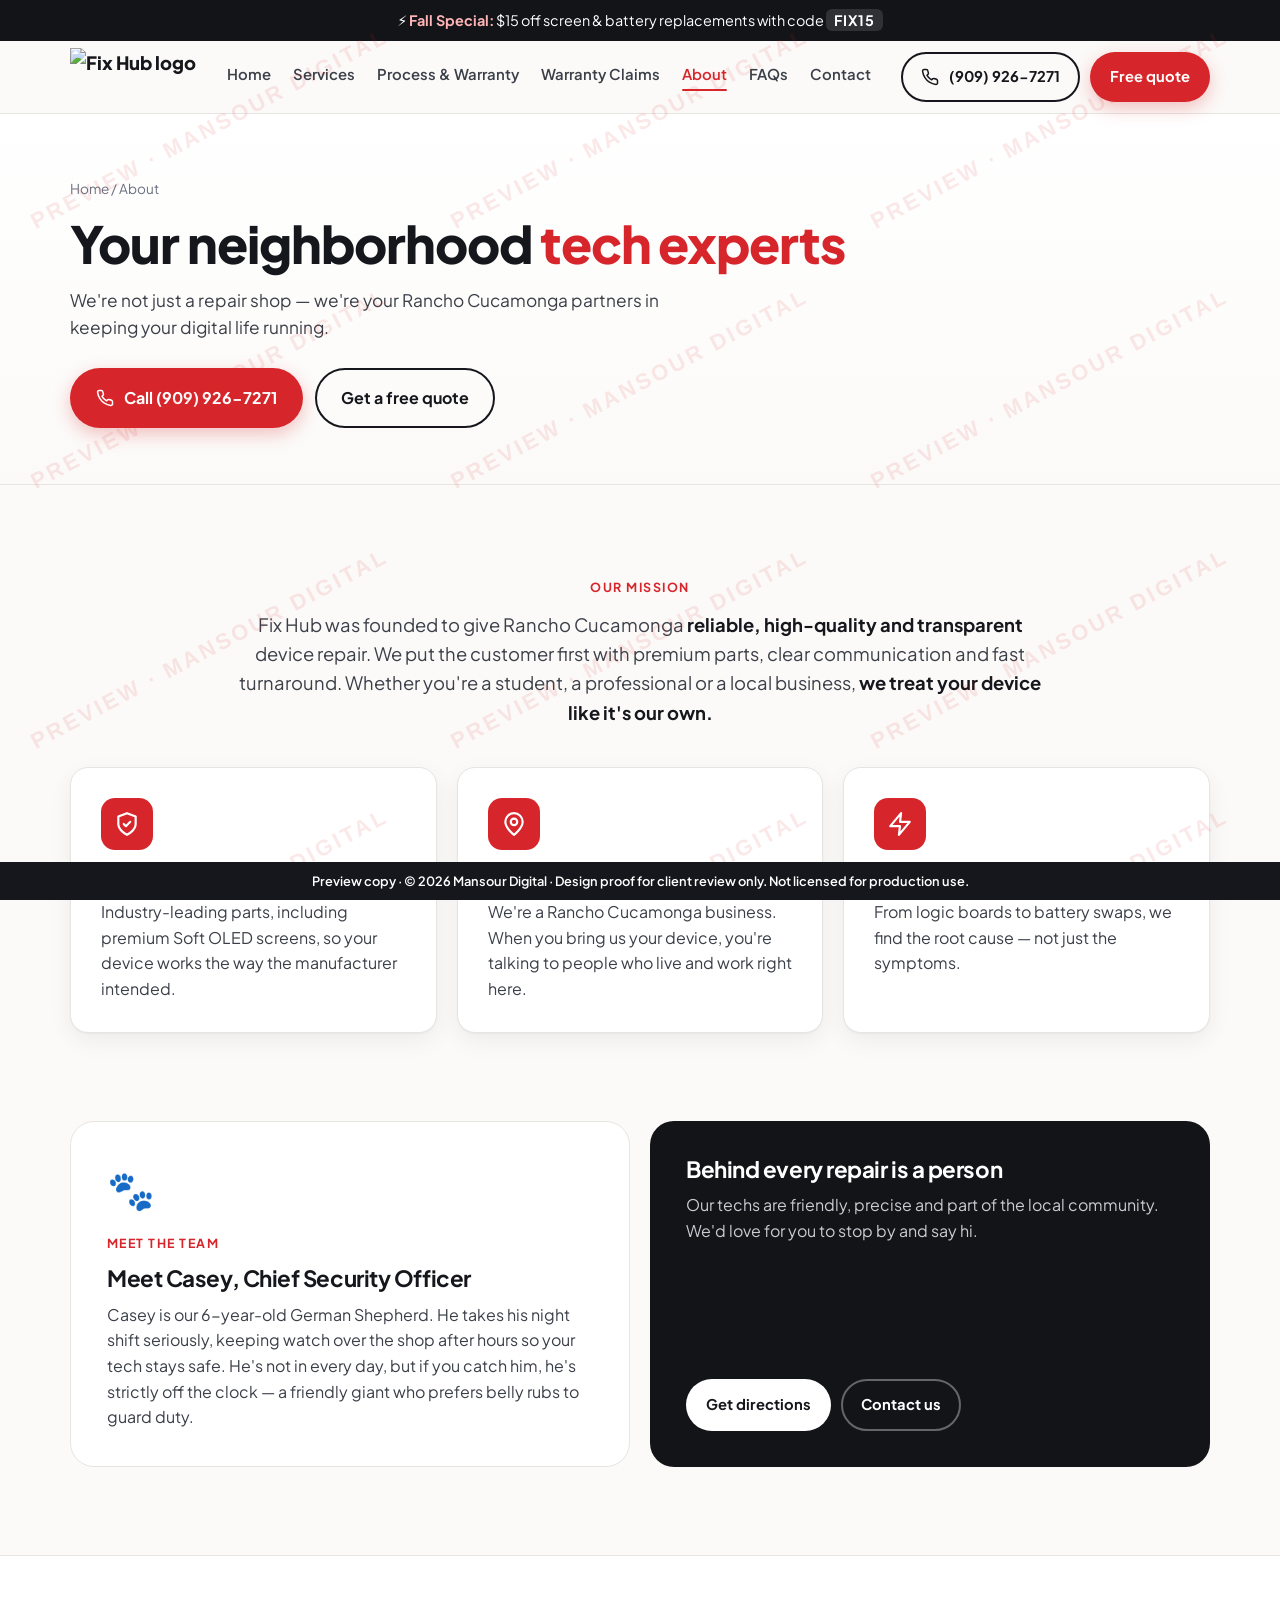
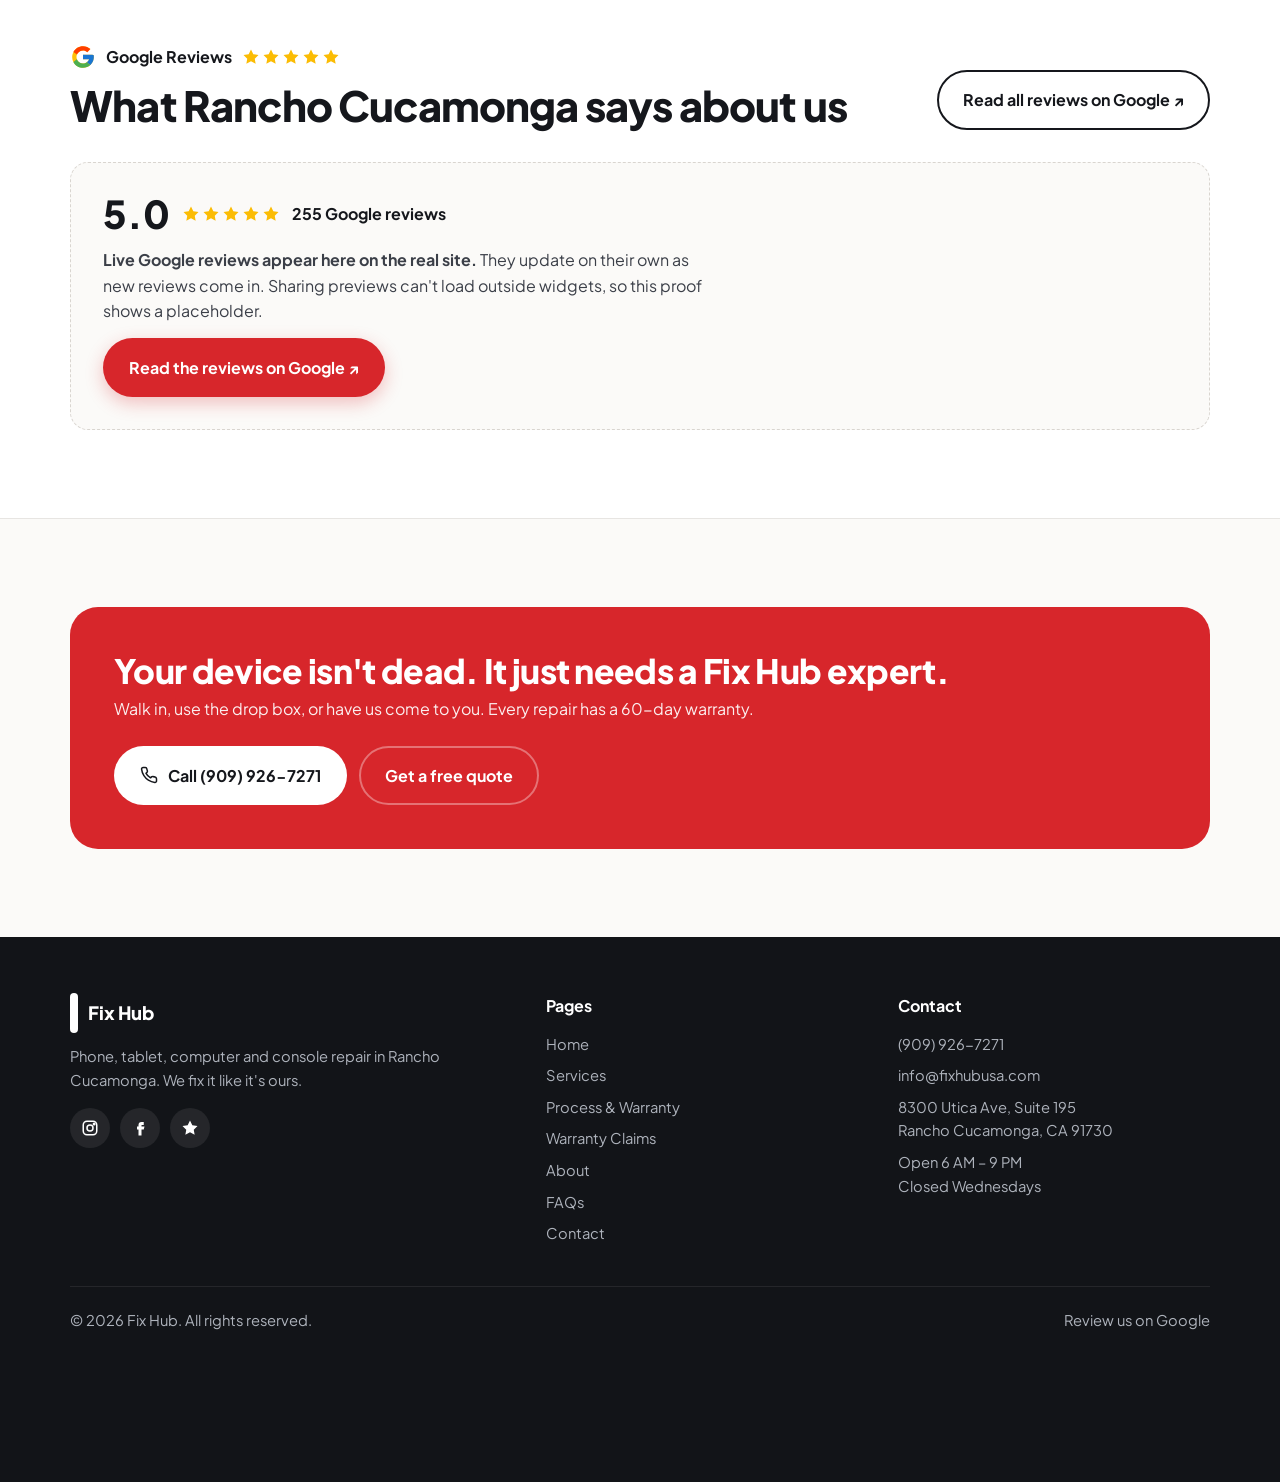
==== about.html @ b83114d7 "Add files via upload" ====
<!doctype html>
<html lang="en">
<head>
<meta charset="utf-8">
<meta name="robots" content="noindex,nofollow">
<meta name="viewport" content="width=device-width, initial-scale=1">
<title>Preview · About Fix Hub | Rancho Cucamonga Device Repair</title>
<meta name="description" content="Meet Fix Hub, Rancho Cucamonga's local phone, tablet and computer repair shop.">
<link rel="icon" href="img/logo.png">
<link rel="preconnect" href="https://fonts.googleapis.com">
<link rel="preconnect" href="https://fonts.gstatic.com" crossorigin>
<link href="https://fonts.googleapis.com/css2?family=Plus+Jakarta+Sans:wght@400;500;600;700;800&display=swap" rel="stylesheet">
<link rel="stylesheet" href="styles.css">

</head>
<body>
<!-- ICON SPRITE -->
<svg width="0" height="0" style="position:absolute" aria-hidden="true">
  <symbol id="i-phone" viewBox="0 0 24 24" fill="none" stroke="currentColor" stroke-width="2" stroke-linecap="round" stroke-linejoin="round"><path d="M22 16.9v3a2 2 0 0 1-2.2 2 19.8 19.8 0 0 1-8.6-3.1 19.5 19.5 0 0 1-6-6A19.8 19.8 0 0 1 2.1 4.2 2 2 0 0 1 4.1 2h3a2 2 0 0 1 2 1.7c.1.9.4 1.8.7 2.7a2 2 0 0 1-.5 2.1L8 9.8a16 16 0 0 0 6 6l1.3-1.3a2 2 0 0 1 2.1-.4c.9.3 1.8.6 2.7.7a2 2 0 0 1 1.7 2z"/></symbol>
  <symbol id="i-shield" viewBox="0 0 24 24" fill="none" stroke="currentColor" stroke-width="2" stroke-linecap="round" stroke-linejoin="round"><path d="M12 22s8-4 8-10V5l-8-3-8 3v7c0 6 8 10 8 10z"/><path d="m9 12 2 2 4-4"/></symbol>
  <symbol id="i-walk" viewBox="0 0 24 24" fill="none" stroke="currentColor" stroke-width="2" stroke-linecap="round" stroke-linejoin="round"><path d="M3 9h18v11a1 1 0 0 1-1 1H4a1 1 0 0 1-1-1z"/><path d="M3 9 5 3h14l2 6"/><path d="M10 21v-6h4v6"/></symbol>
  <symbol id="i-car" viewBox="0 0 24 24" fill="none" stroke="currentColor" stroke-width="2" stroke-linecap="round" stroke-linejoin="round"><path d="M5 17H3v-5l2-5h11l4 5h1v5h-2"/><circle cx="7.5" cy="17.5" r="2"/><circle cx="16.5" cy="17.5" r="2"/><path d="M9.5 17h5"/></symbol>
  <symbol id="i-box" viewBox="0 0 24 24" fill="none" stroke="currentColor" stroke-width="2" stroke-linecap="round" stroke-linejoin="round"><path d="M21 8 12 3 3 8v8l9 5 9-5z"/><path d="m3 8 9 5 9-5M12 13v8"/></symbol>
  <symbol id="i-clock" viewBox="0 0 24 24" fill="none" stroke="currentColor" stroke-width="2" stroke-linecap="round" stroke-linejoin="round"><circle cx="12" cy="12" r="10"/><path d="M12 6v6l4 2"/></symbol>
  <symbol id="i-lock" viewBox="0 0 24 24" fill="none" stroke="currentColor" stroke-width="2" stroke-linecap="round" stroke-linejoin="round"><rect x="4" y="11" width="16" height="10" rx="2"/><path d="M8 11V7a4 4 0 0 1 8 0v4"/></symbol>
  <symbol id="i-check" viewBox="0 0 24 24" fill="none" stroke="currentColor" stroke-width="2.4" stroke-linecap="round" stroke-linejoin="round"><circle cx="12" cy="12" r="10"/><path d="m8 12 3 3 5-6"/></symbol>
  <symbol id="i-x" viewBox="0 0 24 24" fill="none" stroke="currentColor" stroke-width="2" stroke-linecap="round" stroke-linejoin="round"><circle cx="12" cy="12" r="10"/><path d="m15 9-6 6M9 9l6 6"/></symbol>
  <symbol id="i-pin" viewBox="0 0 24 24" fill="none" stroke="currentColor" stroke-width="2" stroke-linecap="round" stroke-linejoin="round"><path d="M20 10c0 6-8 12-8 12S4 16 4 10a8 8 0 0 1 16 0z"/><circle cx="12" cy="10" r="3"/></symbol>
  <symbol id="i-mail" viewBox="0 0 24 24" fill="none" stroke="currentColor" stroke-width="2" stroke-linecap="round" stroke-linejoin="round"><rect x="2" y="4" width="20" height="16" rx="2"/><path d="m22 7-10 6L2 7"/></symbol>
  <symbol id="i-quote" viewBox="0 0 24 24" fill="none" stroke="currentColor" stroke-width="2" stroke-linecap="round" stroke-linejoin="round"><path d="M14 2H6a2 2 0 0 0-2 2v16a2 2 0 0 0 2 2h12a2 2 0 0 0 2-2V8z"/><path d="M14 2v6h6M8 13h8M8 17h5"/></symbol>
  <symbol id="i-bolt" viewBox="0 0 24 24" fill="none" stroke="currentColor" stroke-width="2" stroke-linecap="round" stroke-linejoin="round"><path d="M13 2 3 14h9l-1 8 10-12h-9z"/></symbol>
  <symbol id="i-ig" viewBox="0 0 24 24" fill="none" stroke="currentColor" stroke-width="2"><rect x="3" y="3" width="18" height="18" rx="5"/><circle cx="12" cy="12" r="4"/><circle cx="17.5" cy="6.5" r="1" fill="currentColor"/></symbol>
  <symbol id="i-fb" viewBox="0 0 24 24" fill="currentColor"><path d="M14 8h3V4h-3a4 4 0 0 0-4 4v2H8v4h2v8h4v-8h3l1-4h-4V8.5c0-.3.2-.5.5-.5z"/></symbol>
  <symbol id="i-star" viewBox="0 0 24 24" fill="currentColor"><path d="m12 2 3.1 6.3 6.9 1-5 4.9 1.2 6.8L12 17.8 5.8 21l1.2-6.8-5-4.9 6.9-1z"/></symbol>
</svg>

<div class="promo">⚡ <b>Fall Special:</b> $15 off screen &amp; battery replacements with code <code>FIX15</code></div>

<header>
  <div class="wrap nav">
    <a href="index.html" class="logo" aria-label="Fix Hub home"><img src="img/logo.png" alt="Fix Hub logo"></a>
    <nav class="nav-links" id="navLinks">
      <a href="index.html">Home</a>
      <a href="services.html">Services</a>
      <a href="process-warranty.html">Process &amp; Warranty</a>
      <a href="warranty-claims.html">Warranty Claims</a>
      <a href="about.html" class="active" aria-current="page">About</a>
      <a href="faqs.html">FAQs</a>
      <a href="contact.html">Contact</a>
    </nav>
    <div class="nav-cta">
      <a href="tel:+19099267271" class="btn btn-ghost"><svg><use href="#i-phone"/></svg>(909) 926-7271</a>
      <a href="contact.html#quote" class="btn btn-red">Free quote</a>
    </div>
    <button class="menu-btn" aria-label="Open menu" aria-expanded="false" id="menuBtn"><span></span><span></span><span></span></button>
  </div>
</header>

<main>
<section class="page-hero"><div class="wrap">
  <div class="crumbs"><a href="index.html">Home</a> / About</div>
  <h1>Your neighborhood <em>tech experts</em></h1>
  <p class="lead">We're not just a repair shop — we're your Rancho Cucamonga partners in keeping your digital life running.</p>
  <div class="hero-ctas"><a href="tel:+19099267271" class="btn btn-red"><svg><use href="#i-phone"/></svg>Call (909) 926-7271</a><a href="contact.html#quote" class="btn btn-ghost">Get a free quote</a></div>
</div></section>
<section><div class="wrap">
  <div class="center reveal"><span class="eyebrow">Our mission</span></div>
  <p class="mission reveal">Fix Hub was founded to give Rancho Cucamonga <strong>reliable, high-quality and transparent</strong> device repair. We put the customer first with premium parts, clear communication and fast turnaround. Whether you're a student, a professional or a local business, <strong>we treat your device like it's our own.</strong></p>
  <div class="why">
    <div class="way reveal"><div class="ic"><svg><use href="#i-shield"/></svg></div><h3>Quality first</h3><p>Industry-leading parts, including premium Soft OLED screens, so your device works the way the manufacturer intended.</p></div>
    <div class="way reveal"><div class="ic"><svg><use href="#i-pin"/></svg></div><h3>Local &amp; trustworthy</h3><p>We're a Rancho Cucamonga business. When you bring us your device, you're talking to people who live and work right here.</p></div>
    <div class="way reveal"><div class="ic"><svg><use href="#i-bolt"/></svg></div><h3>Expert diagnostics</h3><p>From logic boards to battery swaps, we find the root cause — not just the symptoms.</p></div>
  </div>
</div></section>

<section style="padding-top:0"><div class="wrap people">
  <div class="casey reveal">
    <div class="paw">🐾</div>
    <span class="eyebrow">Meet the team</span>
    <h3>Meet Casey, Chief Security Officer</h3>
    <p>Casey is our 6-year-old German Shepherd. He takes his night shift seriously, keeping watch over the shop after hours so your tech stays safe. He's not in every day, but if you catch him, he's strictly off the clock — a friendly giant who prefers belly rubs to guard duty.</p>
  </div>
  <div class="reviews reveal">
    <h3>Behind every repair is a person</h3>
    <p>Our techs are friendly, precise and part of the local community. We'd love for you to stop by and say hi.</p>
    <div class="links"><a class="btn btn-white" href="https://www.google.com/maps/dir/?api=1&destination=Fix+Hub+8300+Utica+Ave+Suite+195+Rancho+Cucamonga+CA+91730" target="_blank" rel="noopener">Get directions</a><a class="btn btn-outline-w" href="contact.html">Contact us</a></div>
  </div>
</div></section>

<section class="reviews-sec" id="reviews">
  <div class="wrap">
    <div class="g-head reveal">
      <div>
        <div class="g-badge"><svg viewBox="0 0 48 48" aria-hidden="true"><path fill="#FFC107" d="M43.6 20.1H42V20H24v8h11.3C33.7 32.7 29.2 36 24 36c-6.6 0-12-5.4-12-12s5.4-12 12-12c3.1 0 5.8 1.2 7.9 3.1l5.7-5.7C34 6.1 29.3 4 24 4 13 4 4 13 4 24s9 20 20 20 20-9 20-20c0-1.3-.1-2.6-.4-3.9z"/><path fill="#FF3D00" d="m6.3 14.7 6.6 4.8C14.7 15.1 19 12 24 12c3.1 0 5.8 1.2 7.9 3.1l5.7-5.7C34 6.1 29.3 4 24 4 16.3 4 9.7 8.3 6.3 14.7z"/><path fill="#4CAF50" d="M24 44c5.2 0 9.9-2 13.4-5.2l-6.2-5.2C29.2 35.1 26.7 36 24 36c-5.2 0-9.6-3.3-11.3-8l-6.5 5C9.5 39.6 16.2 44 24 44z"/><path fill="#1976D2" d="M43.6 20.1H42V20H24v8h11.3c-.8 2.2-2.2 4.2-4.1 5.6l6.2 5.2C37 39.2 44 34 44 24c0-1.3-.1-2.6-.4-3.9z"/></svg><span>Google Reviews</span><span class="stars"><svg><use href="#i-star"/></svg><svg><use href="#i-star"/></svg><svg><use href="#i-star"/></svg><svg><use href="#i-star"/></svg><svg><use href="#i-star"/></svg></span></div>
        <h2>What Rancho Cucamonga says about us</h2>
      </div>
      <a class="btn btn-ghost" href="https://www.google.com/maps/place/Fix+Hub+-+Phone,+Tablet+%26+Computer+Repair/@34.1025496,-117.574492,17z/data=!4m6!3m5!1s0x80c33563ac42d915:0xd93e546451506d1b!8m2!3d34.1025496!4d-117.5719171" target="_blank" rel="noopener">Read all reviews on Google ↗</a>
    </div>
    <div class="pv-reviews">
      <div class="pv-score"><span class="pv-big">5.0</span><span class="stars"><svg><use href="#i-star"/></svg><svg><use href="#i-star"/></svg><svg><use href="#i-star"/></svg><svg><use href="#i-star"/></svg><svg><use href="#i-star"/></svg></span><span>255 Google reviews</span></div>
      <p><b>Live Google reviews appear here on the real site.</b> They update on their own as new reviews come in. Sharing previews can't load outside widgets, so this proof shows a placeholder.</p>
      <a class="btn btn-red" href="https://www.google.com/maps/place/Fix+Hub+-+Phone,+Tablet+%26+Computer+Repair/@34.1025496,-117.574492,17z/data=!4m6!3m5!1s0x80c33563ac42d915:0xd93e546451506d1b!8m2!3d34.1025496!4d-117.5719171" target="_blank" rel="noopener">Read the reviews on Google ↗</a>
    </div>
</section>
<section><div class="wrap"><div class="cta-strip reveal">
  <div><h2>Your device isn't dead. It just needs a Fix Hub expert.</h2><p>Walk in, use the drop box, or have us come to you. Every repair has a 60-day warranty.</p></div>
  <div class="btns"><a href="tel:+19099267271" class="btn btn-white"><svg><use href="#i-phone"/></svg>Call (909) 926-7271</a><a href="contact.html#quote" class="btn btn-outline-w">Get a free quote</a></div>
</div></div></section>
</main>

<footer>
  <div class="wrap">
    <div class="foot">
      <div>
        <div class="logo"><img src="img/logo.png" alt="" style="height:40px">Fix Hub</div>
        <p>Phone, tablet, computer and console repair in Rancho Cucamonga. We fix it like it's ours.</p>
        <div class="social">
          <a href="https://www.instagram.com/fixhubusa/" target="_blank" rel="noopener" aria-label="Instagram"><svg><use href="#i-ig"/></svg></a>
          <a href="https://www.facebook.com/profile.php?id=100093130763877" target="_blank" rel="noopener" aria-label="Facebook"><svg><use href="#i-fb"/></svg></a>
          <a href="https://www.yelp.com/biz/fix-hub-ontario-5" target="_blank" rel="noopener" aria-label="Yelp"><svg><use href="#i-star"/></svg></a>
        </div>
      </div>
      <div>
        <h4>Pages</h4>
        <ul><li><a href="index.html">Home</a></li><li><a href="services.html">Services</a></li><li><a href="process-warranty.html">Process &amp; Warranty</a></li><li><a href="warranty-claims.html">Warranty Claims</a></li><li><a href="about.html">About</a></li><li><a href="faqs.html">FAQs</a></li><li><a href="contact.html">Contact</a></li></ul>
      </div>
      <div>
        <h4>Contact</h4>
        <ul><li><a href="tel:+19099267271">(909) 926-7271</a></li><li><a href="mailto:info@fixhubusa.com">info@fixhubusa.com</a></li><li><a href="https://www.google.com/maps/dir/?api=1&destination=Fix+Hub+8300+Utica+Ave+Suite+195+Rancho+Cucamonga+CA+91730" target="_blank" rel="noopener">8300 Utica Ave, Suite 195<br>Rancho Cucamonga, CA 91730</a></li><li>Open 6 AM – 9 PM<br>Closed Wednesdays</li></ul>
      </div>
    </div>
    <div class="copy"><span>© <span data-year>2026</span> Fix Hub. All rights reserved.</span><span><a href="https://www.google.com/maps/place/Fix+Hub+-+Phone,+Tablet+%26+Computer+Repair/@34.1025496,-117.574492,17z/data=!4m6!3m5!1s0x80c33563ac42d915:0xd93e546451506d1b!8m2!3d34.1025496!4d-117.5719171" target="_blank" rel="noopener">Review us on Google</a></span></div>
  </div>
</footer>

<nav class="mbar" aria-label="Quick actions">
  <a href="tel:+19099267271" class="primary"><svg><use href="#i-phone"/></svg>Call</a>
  <a href="contact.html#quote"><svg><use href="#i-quote"/></svg>Quote</a>
  <a href="https://www.google.com/maps/dir/?api=1&destination=Fix+Hub+8300+Utica+Ave+Suite+195+Rancho+Cucamonga+CA+91730" target="_blank" rel="noopener"><svg><use href="#i-pin"/></svg>Directions</a>
</nav>

<script src="site.js"></script>

<div class="pv-mark" aria-hidden="true"></div>
<div class="pv-banner">Preview copy · © 2026 Mansour Digital · Design proof for client review only. Not licensed for production use.</div>
</body>
</html>
---- styles.css ----
:root{
  --red:#d7262b; --red-dark:#b51d22; --red-soft:#fdecec;
  --ink:#15171c; --ink-2:#3b3f48; --muted:#6b7080;
  --line:#e7e5e2; --bg:#fbfaf8; --card:#ffffff; --dark:#121418;
  --green:#18a058;
  --radius:18px; --shadow:0 1px 2px rgba(0,0,0,.04),0 8px 24px rgba(20,20,30,.06);
  --wrap:1180px;
}
*{box-sizing:border-box;margin:0;padding:0}
html{scroll-behavior:smooth;scroll-padding-top:84px}
body{font-family:"Plus Jakarta Sans",system-ui,-apple-system,Segoe UI,sans-serif;color:var(--ink);background:var(--bg);line-height:1.6;-webkit-font-smoothing:antialiased;overflow-x:hidden}
img{max-width:100%;display:block}
a{color:inherit;text-decoration:none}
.wrap{max-width:var(--wrap);margin:0 auto;padding:0 20px}
h1,h2,h3{line-height:1.15;letter-spacing:-.02em}
h2{font-size:clamp(1.8rem,3.4vw,2.6rem);font-weight:800}
.eyebrow{display:inline-block;font-size:.78rem;font-weight:700;letter-spacing:.12em;text-transform:uppercase;color:var(--red);margin-bottom:12px}
.lead{color:var(--ink-2);font-size:1.08rem;max-width:620px}
section{padding:88px 0}
.center{text-align:center}.center .lead{margin:0 auto}

/* buttons */
.btn{display:inline-flex;align-items:center;justify-content:center;gap:10px;font-weight:700;font-size:1rem;padding:15px 24px;border-radius:999px;border:2px solid transparent;cursor:pointer;transition:transform .15s,background .15s,box-shadow .15s;font-family:inherit;white-space:nowrap}
.btn:hover{transform:translateY(-1px)}
.btn-red{background:var(--red);color:#fff;box-shadow:0 6px 18px rgba(215,38,43,.28)}
.btn-red:hover{background:var(--red-dark)}
.btn-ghost{border-color:var(--ink);color:var(--ink);background:transparent}
.btn-ghost:hover{background:var(--ink);color:#fff}
.btn-white{background:#fff;color:var(--ink)}
.btn svg{width:18px;height:18px;flex:none}

/* promo bar */
.promo{background:var(--dark);color:#fff;font-size:.9rem;text-align:center;padding:9px 16px}
.promo b{color:#ffb4b6}
.promo code{background:rgba(255,255,255,.12);padding:2px 8px;border-radius:6px;font-family:inherit;font-weight:700;letter-spacing:.05em}

/* header */
header{position:sticky;top:0;z-index:50;background:rgba(251,250,248,.92);backdrop-filter:blur(10px);border-bottom:1px solid var(--line)}
.nav{display:flex;align-items:center;justify-content:space-between;height:72px;gap:20px}
.logo{display:flex;align-items:center;gap:10px;font-weight:800;font-size:1.15rem}
.logo img{height:58px;width:auto}
.nav-links{display:flex;gap:28px;font-weight:600;font-size:.95rem;color:var(--ink-2)}
.nav-links a:hover{color:var(--red)}
.nav-cta{display:flex;gap:10px;align-items:center}
.nav-cta .btn{padding:11px 18px;font-size:.92rem}
.menu-btn{display:none;background:none;border:0;cursor:pointer;padding:8px}
.menu-btn span{display:block;width:24px;height:2px;background:var(--ink);margin:5px 0;border-radius:2px}

/* hero */
.hero{padding:64px 0 72px}
.hero-grid{display:grid;grid-template-columns:1.1fr .9fr;gap:56px;align-items:center}
.status{display:inline-flex;align-items:center;gap:8px;background:#fff;border:1px solid var(--line);border-radius:999px;padding:6px 14px 6px 10px;font-size:.88rem;font-weight:600;margin-bottom:22px}
.dot{width:9px;height:9px;border-radius:50%;background:var(--muted)}
.dot.open{background:var(--green);box-shadow:0 0 0 4px rgba(24,160,88,.15)}
.dot.closed{background:var(--red)}
.hero h1{font-size:clamp(2.3rem,5.2vw,3.9rem);font-weight:800;margin-bottom:20px}
.hero h1 em{font-style:normal;color:var(--red)}
.hero .lead{margin-bottom:30px}
.hero-ctas{display:flex;flex-wrap:wrap;gap:12px;margin-bottom:34px}
.chips{display:grid;grid-template-columns:repeat(2,minmax(0,1fr));gap:12px 22px;max-width:520px}
.chip{display:flex;align-items:center;gap:10px;font-weight:600;font-size:.95rem;color:var(--ink-2)}
.chip svg{width:22px;height:22px;color:var(--red);flex:none}
.hero-media{position:relative}
.hero-img{border-radius:28px;overflow:hidden;aspect-ratio:4/5;box-shadow:var(--shadow);background:#ddd}
.hero-img img{width:100%;height:100%;object-fit:cover}
.float-card{position:absolute;background:#fff;border-radius:16px;box-shadow:0 12px 32px rgba(0,0,0,.14);padding:14px 18px;display:flex;align-items:center;gap:12px;font-size:.9rem}
.float-card strong{display:block;font-size:1rem}
.float-card small{color:var(--muted)}
.float-card .ic{width:42px;height:42px;border-radius:12px;background:var(--red-soft);color:var(--red);display:grid;place-items:center;flex:none}
.float-card .ic svg{width:22px;height:22px}
.fc1{left:-28px;bottom:48px}
.fc2{right:-20px;top:36px}

/* ways */
.ways{padding-top:24px}
.ways-grid{display:grid;grid-template-columns:repeat(3,1fr);gap:20px;margin-top:40px}
.way{background:var(--card);border:1px solid var(--line);border-radius:var(--radius);padding:30px;box-shadow:var(--shadow)}
.way .ic{width:52px;height:52px;border-radius:14px;background:var(--red);color:#fff;display:grid;place-items:center;margin-bottom:18px}
.way .ic svg{width:26px;height:26px}
.way h3{font-size:1.25rem;margin-bottom:8px}
.way p{color:var(--ink-2)}
.way .tag{display:inline-block;margin-top:14px;font-size:.82rem;font-weight:700;color:var(--red)}

/* services */
.services{background:#fff;border-top:1px solid var(--line);border-bottom:1px solid var(--line)}
.svc-grid{display:grid;grid-template-columns:repeat(4,1fr);gap:20px;margin-top:44px}
.svc{border-radius:var(--radius);overflow:hidden;background:var(--bg);border:1px solid var(--line);display:flex;flex-direction:column;transition:transform .2s,box-shadow .2s}
.svc:hover{transform:translateY(-3px);box-shadow:var(--shadow)}
.svc .thumb{aspect-ratio:4/3;overflow:hidden;background:#ddd}
.svc .thumb img{width:100%;height:100%;object-fit:cover;transition:transform .4s}
.svc:hover .thumb img{transform:scale(1.05)}
.svc .body{padding:20px;display:flex;flex-direction:column;flex:1}
.svc h3{font-size:1.08rem;margin-bottom:6px}
.svc p{color:var(--ink-2);font-size:.93rem;flex:1}
.svc .more{margin-top:14px;font-weight:700;font-size:.9rem;color:var(--red)}
.brands{display:flex;flex-wrap:wrap;justify-content:center;gap:10px;margin-top:40px}
.brands span{border:1px solid var(--line);border-radius:999px;padding:7px 16px;font-weight:600;font-size:.9rem;color:var(--ink-2);background:var(--bg)}

/* steps */
.steps{display:grid;grid-template-columns:repeat(3,1fr);gap:24px;margin-top:44px;counter-reset:s}
.step{position:relative;padding:30px;border-radius:var(--radius);background:var(--card);border:1px solid var(--line)}
.step::before{counter-increment:s;content:counter(s);display:grid;place-items:center;width:44px;height:44px;border-radius:50%;background:var(--ink);color:#fff;font-weight:800;margin-bottom:16px}
.step h3{font-size:1.2rem;margin-bottom:8px}
.step p{color:var(--ink-2)}

/* repair vs replace */
.split{display:grid;grid-template-columns:1fr 1fr;gap:56px;align-items:center}
.compare{background:var(--dark);color:#fff;border-radius:24px;padding:34px}
.compare h3{font-size:1.1rem;margin-bottom:20px;color:#cfd2d8;font-weight:600}
.bar-row{margin-bottom:22px}
.bar-row .lbl{display:flex;justify-content:space-between;font-weight:600;margin-bottom:8px;font-size:.95rem}
.bar{height:14px;border-radius:999px;background:rgba(255,255,255,.1);overflow:hidden}
.bar i{display:block;height:100%;border-radius:999px}
.compare .note{font-size:.82rem;color:#9aa0aa;margin-top:8px}
.ticks{list-style:none;margin-top:24px;display:grid;gap:14px}
.ticks li{display:flex;gap:12px;align-items:flex-start;color:var(--ink-2)}
.ticks svg{width:22px;height:22px;color:var(--green);flex:none;margin-top:2px}
.ticks b{color:var(--ink)}

/* trade-in band */
.band{background:var(--red);color:#fff;border-radius:28px;padding:48px;display:grid;grid-template-columns:1.4fr 1fr;gap:32px;align-items:center}
.band h2{font-size:clamp(1.6rem,3vw,2.2rem)}
.band p{opacity:.92;margin-top:12px}
.carriers{display:flex;flex-wrap:wrap;gap:8px;margin-top:18px}
.carriers span{background:rgba(255,255,255,.16);padding:5px 12px;border-radius:999px;font-size:.82rem;font-weight:600}
.band .btns{display:flex;flex-direction:column;gap:12px}

/* warranty */
.warranty-grid{display:grid;grid-template-columns:1fr 1fr;gap:20px;margin-top:40px}
.wcard{background:var(--card);border:1px solid var(--line);border-radius:var(--radius);padding:30px}
.wcard h3{display:flex;align-items:center;gap:10px;font-size:1.15rem;margin-bottom:16px}
.wcard ul{list-style:none;display:grid;gap:12px}
.wcard li{display:flex;gap:10px;color:var(--ink-2)}
.wcard li svg{width:20px;height:20px;flex:none;margin-top:3px}
.yes svg{color:var(--green)} .no svg{color:var(--muted)}
.shield{display:flex;align-items:center;gap:22px;background:var(--red-soft);border-radius:var(--radius);padding:26px 30px;margin-top:20px}
.shield .big{font-size:2.6rem;font-weight:800;color:var(--red);line-height:1}
.shield p{color:var(--ink-2)}
.shield a{font-weight:700;color:var(--red);white-space:nowrap}

/* casey + reviews */
.people{display:grid;grid-template-columns:1fr 1fr;gap:20px}
.casey,.reviews{border-radius:24px;padding:36px;border:1px solid var(--line);background:var(--card)}
.casey .paw{font-size:2.4rem;margin-bottom:10px}
.casey h3,.reviews h3{font-size:1.4rem;margin-bottom:10px}
.casey p,.reviews p{color:var(--ink-2)}
.reviews{background:var(--dark);color:#fff;border:0;display:flex;flex-direction:column}
.reviews p{color:#c9ccd3;margin-bottom:24px;flex:1}
.reviews .links{display:flex;flex-wrap:wrap;gap:10px}
.reviews .btn{padding:12px 18px;font-size:.92rem}
.btn-outline-w{border-color:rgba(255,255,255,.35);color:#fff}
.btn-outline-w:hover{background:#fff;color:var(--ink)}

/* faq */
.faq-wrap{max-width:820px;margin:40px auto 0}
details{background:var(--card);border:1px solid var(--line);border-radius:14px;margin-bottom:12px;overflow:hidden}
summary{list-style:none;cursor:pointer;padding:20px 24px;font-weight:700;font-size:1.02rem;display:flex;justify-content:space-between;gap:16px;align-items:center}
summary::-webkit-details-marker{display:none}
summary::after{content:"+";font-size:1.5rem;font-weight:400;color:var(--red);transition:transform .2s;flex:none}
details[open] summary::after{transform:rotate(45deg)}
details .ans{padding:0 24px 22px;color:var(--ink-2)}

/* quote */
.quote{background:var(--dark);color:#fff}
.quote .lead{color:#c9ccd3}
.quote-grid{display:grid;grid-template-columns:.9fr 1.1fr;gap:56px;align-items:start}
.contact-list{list-style:none;margin-top:30px;display:grid;gap:18px}
.contact-list li{display:flex;gap:14px;align-items:flex-start}
.contact-list .ic{width:44px;height:44px;border-radius:12px;background:rgba(255,255,255,.08);display:grid;place-items:center;flex:none}
.contact-list .ic svg{width:20px;height:20px;color:#ff8a8d}
.contact-list small{display:block;color:#9aa0aa;font-size:.82rem}
.contact-list a:hover{color:#ff8a8d}
form{background:#fff;color:var(--ink);border-radius:24px;padding:32px;display:grid;grid-template-columns:1fr 1fr;gap:16px}
form h3{grid-column:1/-1;font-size:1.3rem}
.field{display:flex;flex-direction:column;gap:6px}
.field.full{grid-column:1/-1}
label{font-weight:600;font-size:.88rem}
input,select,textarea{font-family:inherit;font-size:1rem;padding:13px 14px;border:1.5px solid var(--line);border-radius:12px;background:var(--bg);color:var(--ink);width:100%}
input:focus,select:focus,textarea:focus{outline:none;border-color:var(--red);background:#fff}
textarea{min-height:96px;resize:vertical}
form .btn{grid-column:1/-1;width:100%}
form .fine{grid-column:1/-1;font-size:.82rem;color:var(--muted);text-align:center}

/* visit */
.visit-grid{display:grid;grid-template-columns:1.2fr .8fr;gap:24px;margin-top:40px}
.map{border-radius:24px;overflow:hidden;border:1px solid var(--line);min-height:380px;background:#e9e9e9}
.map iframe{width:100%;height:100%;min-height:380px;border:0;display:block}
.hours{background:var(--card);border:1px solid var(--line);border-radius:24px;padding:30px}
.hours h3{font-size:1.2rem;margin-bottom:16px}
.hours table{width:100%;border-collapse:collapse}
.hours td{padding:9px 0;border-bottom:1px solid var(--line);font-size:.96rem}
.hours td:last-child{text-align:right;font-weight:600}
.hours tr.today td{color:var(--red);font-weight:800}
.hours tr.closed td:last-child{color:var(--muted)}
.hours .addr{margin-top:20px;color:var(--ink-2);font-size:.95rem}
.hours .btn{margin-top:18px;width:100%}

/* footer */
footer{background:var(--dark);color:#aeb3bc;padding:56px 0 110px;font-size:.92rem}
.foot{display:grid;grid-template-columns:1.4fr 1fr 1fr;gap:40px}
footer h4{color:#fff;margin-bottom:14px;font-size:1rem}
footer ul{list-style:none;display:grid;gap:8px}
footer a:hover{color:#fff}
.foot .logo{color:#fff;margin-bottom:12px}
.foot .logo img{background:#fff;border-radius:10px;padding:4px}
.social{display:flex;gap:10px;margin-top:16px}
.social a{width:40px;height:40px;border-radius:50%;background:rgba(255,255,255,.08);display:grid;place-items:center}
.social a:hover{background:var(--red)}
.social svg{width:18px;height:18px;color:#fff}
.copy{border-top:1px solid rgba(255,255,255,.08);margin-top:40px;padding-top:22px;display:flex;justify-content:space-between;flex-wrap:wrap;gap:10px}

/* mobile sticky bar */
.mbar{display:none;position:fixed;left:0;right:0;bottom:0;z-index:60;background:#fff;border-top:1px solid var(--line);padding:10px 12px calc(10px + env(safe-area-inset-bottom));gap:8px;box-shadow:0 -6px 20px rgba(0,0,0,.08)}
.mbar a{flex:1;display:flex;flex-direction:column;align-items:center;gap:2px;font-size:.75rem;font-weight:700;padding:8px 4px;border-radius:12px;color:var(--ink-2)}
.mbar a svg{width:22px;height:22px}
.mbar a.primary{background:var(--red);color:#fff}

/* reveal */
.anim .reveal{opacity:0;transform:translateY(18px);transition:opacity .6s ease,transform .6s ease}
.anim .reveal.in{opacity:1;transform:none}
@media (prefers-reduced-motion:reduce){.anim .reveal{opacity:1;transform:none}html{scroll-behavior:auto}}

/* responsive */
@media (max-width:1024px){
  .svc-grid{grid-template-columns:repeat(2,1fr)}
  .nav-links{display:none}
  .menu-btn{display:block}
  .nav-links.open{display:flex;flex-direction:column;position:absolute;top:72px;left:0;right:0;background:#fff;padding:20px;border-bottom:1px solid var(--line);gap:16px;box-shadow:var(--shadow)}
}
@media (max-width:860px){
  section{padding:64px 0}
  .hero{padding:36px 0 48px}
  .hero-grid,.split,.quote-grid,.visit-grid,.people,.band,.warranty-grid{grid-template-columns:1fr}
  .hero-media{order:-1}
  .hero-img{aspect-ratio:16/10}
  .fc2{display:none}
  .fc1{left:12px;bottom:-22px}
  .ways-grid,.steps{grid-template-columns:1fr}
  .band{padding:32px}
  .foot{grid-template-columns:1fr}
  .nav-cta .btn-ghost{display:none}
  .mbar{display:flex}
  .shield{flex-direction:column;align-items:flex-start;gap:10px}
}
@media (max-width:560px){
  .svc-grid{grid-template-columns:1fr}
  .chips{grid-template-columns:1fr}
  form{grid-template-columns:1fr;padding:24px}
  .hero-ctas .btn{flex:1 1 100%}
  .nav-cta{display:none}
  .promo{font-size:.82rem}
}

/* ===== Multi-page additions ===== */
.nav-links a.active{color:var(--red)}
.nav-links a.active::after{content:"";display:block;height:2px;background:var(--red);border-radius:2px;margin-top:3px}
@media (max-width:1180px){
  .nav-links{display:none}
  .menu-btn{display:block}
  .nav-links.open{display:flex;flex-direction:column;position:absolute;top:72px;left:0;right:0;background:#fff;padding:20px;border-bottom:1px solid var(--line);gap:16px;box-shadow:var(--shadow)}
  .nav-links.open a.active::after{display:none}
}
.nav-links{gap:22px;font-size:.93rem}

/* inner page hero */
.page-hero{padding:64px 0 56px;background:linear-gradient(180deg,#fff, var(--bg));border-bottom:1px solid var(--line)}
.page-hero h1{font-size:clamp(2.1rem,4.4vw,3.2rem);font-weight:800;margin-bottom:14px;max-width:820px}
.page-hero h1 em{font-style:normal;color:var(--red)}
.crumbs{font-size:.85rem;color:var(--muted);margin-bottom:14px}
.crumbs a:hover{color:var(--red)}
.page-hero .hero-ctas{margin:26px 0 0}

/* service detail rows */
.svc-detail{display:grid;grid-template-columns:1fr 1fr;gap:48px;align-items:center;padding:44px 0;border-bottom:1px solid var(--line);scroll-margin-top:90px}
.svc-detail:last-child{border-bottom:0}
.svc-detail:nth-child(even) .svc-img{order:2}
.svc-img{border-radius:24px;overflow:hidden;aspect-ratio:4/3;background:#ddd;box-shadow:var(--shadow)}
.svc-img img{width:100%;height:100%;object-fit:cover}
.svc-detail h2{font-size:clamp(1.5rem,2.6vw,2rem);margin-bottom:12px}
.svc-detail p{color:var(--ink-2);margin-bottom:16px}
.pills{display:flex;flex-wrap:wrap;gap:8px;margin-bottom:22px}
.pills span{background:var(--red-soft);color:var(--red-dark);font-weight:600;font-size:.84rem;padding:6px 12px;border-radius:999px}
.jump{display:flex;flex-wrap:wrap;gap:8px;margin-top:24px}
.jump a{border:1px solid var(--line);background:#fff;border-radius:999px;padding:8px 14px;font-weight:600;font-size:.88rem}
.jump a:hover{border-color:var(--red);color:var(--red)}

/* 4-step process */
.steps.four{grid-template-columns:repeat(4,1fr)}

/* reviews */
.reviews-sec{background:#fff;border-top:1px solid var(--line);border-bottom:1px solid var(--line)}
.g-head{display:flex;align-items:flex-end;justify-content:space-between;gap:24px;flex-wrap:wrap;margin-bottom:32px}
.g-badge{display:inline-flex;align-items:center;gap:10px;font-weight:700;margin-bottom:12px}
.g-badge svg{width:26px;height:26px}
.stars{display:inline-flex;gap:2px;color:#fbbc04}
.stars svg{width:18px;height:18px}
.g-widget{min-height:160px}
.g-fallback{display:none;text-align:center;padding:40px 24px;border:1px dashed var(--line);border-radius:var(--radius);color:var(--ink-2)}
.g-fallback.show{display:block}
.g-fallback .btn{margin-top:16px}

/* CTA strip */
.cta-strip{background:var(--red);color:#fff;border-radius:28px;padding:44px;display:flex;justify-content:space-between;align-items:center;gap:24px;flex-wrap:wrap}
.cta-strip h2{font-size:clamp(1.5rem,2.8vw,2.1rem)}
.cta-strip p{opacity:.92;margin-top:6px}
.cta-strip .btns{display:flex;gap:12px;flex-wrap:wrap}

/* about */
.why{display:grid;grid-template-columns:repeat(3,1fr);gap:20px;margin-top:40px}
.mission{max-width:820px;margin:0 auto;font-size:1.15rem;color:var(--ink-2);text-align:center}
.mission strong{color:var(--ink)}

/* forms on light pages */
.form-light{box-shadow:var(--shadow);border:1px solid var(--line)}
.form-ok{display:none;grid-column:1/-1;background:#eaf7ef;color:#11663a;border-radius:12px;padding:14px 16px;font-weight:600}
.form-ok.show{display:block}
.contact-grid{display:grid;grid-template-columns:.9fr 1.1fr;gap:48px;align-items:start}
.info-cards{display:grid;gap:14px}
.info-card{display:flex;gap:14px;align-items:flex-start;background:#fff;border:1px solid var(--line);border-radius:16px;padding:18px}
.info-card .ic{width:44px;height:44px;border-radius:12px;background:var(--red-soft);color:var(--red);display:grid;place-items:center;flex:none}
.info-card .ic svg{width:20px;height:20px}
.info-card small{display:block;color:var(--muted);font-size:.82rem}
.info-card a:hover{color:var(--red)}

@media (max-width:1024px){.steps.four{grid-template-columns:repeat(2,1fr)}}
@media (max-width:860px){
  .svc-detail,.contact-grid{grid-template-columns:1fr;gap:24px}
  .svc-detail:nth-child(even) .svc-img{order:0}
  .why{grid-template-columns:1fr}
  .cta-strip{padding:32px}
  .page-hero{padding:40px 0 36px}
}
@media (max-width:560px){.steps.four{grid-template-columns:1fr}.cta-strip .btns .btn{flex:1 1 100%}}

/* ===== Preview-only ===== */
header{top:env(safe-area-inset-top,0px)}
.pv-mark{position:fixed;inset:0;z-index:9998;pointer-events:none;
  background-image:url("data:image/svg+xml,%3Csvg xmlns='http://www.w3.org/2000/svg' width='420' height='260'%3E%3Ctext x='50%25' y='50%25' text-anchor='middle' dominant-baseline='middle' transform='rotate(-28 210 130)' font-family='Arial,Helvetica,sans-serif' font-size='22' font-weight='700' letter-spacing='3' fill='%23d7262b' fill-opacity='0.10'%3EPREVIEW · MANSOUR DIGITAL%3C/text%3E%3C/svg%3E");}
.pv-banner{position:fixed;left:0;right:0;bottom:0;z-index:9999;background:#15171c;color:#fff;text-align:center;font-size:.8rem;font-weight:600;
  padding:9px max(16px,env(safe-area-inset-right,0px)) calc(9px + env(safe-area-inset-bottom,0px)) max(16px,env(safe-area-inset-left,0px))}
footer{padding-bottom:150px}
@media (max-width:860px){.mbar{bottom:38px}.pv-banner{font-size:.72rem}}
.pv-reviews{display:grid;gap:14px;justify-items:start;background:var(--bg);border:1px dashed #d9d5d0;border-radius:var(--radius);padding:32px}
.pv-reviews p{color:var(--ink-2);max-width:620px}
.pv-score{display:flex;align-items:center;gap:12px;flex-wrap:wrap;font-weight:700}
.pv-big{font-size:2.4rem;font-weight:800;line-height:1}
.pv-map{display:grid;place-items:center;text-align:center;padding:32px;background:#eef0f2}
.pv-map svg{color:var(--red);margin:0 auto 10px}
.pv-map p{color:var(--ink-2);margin-bottom:16px}
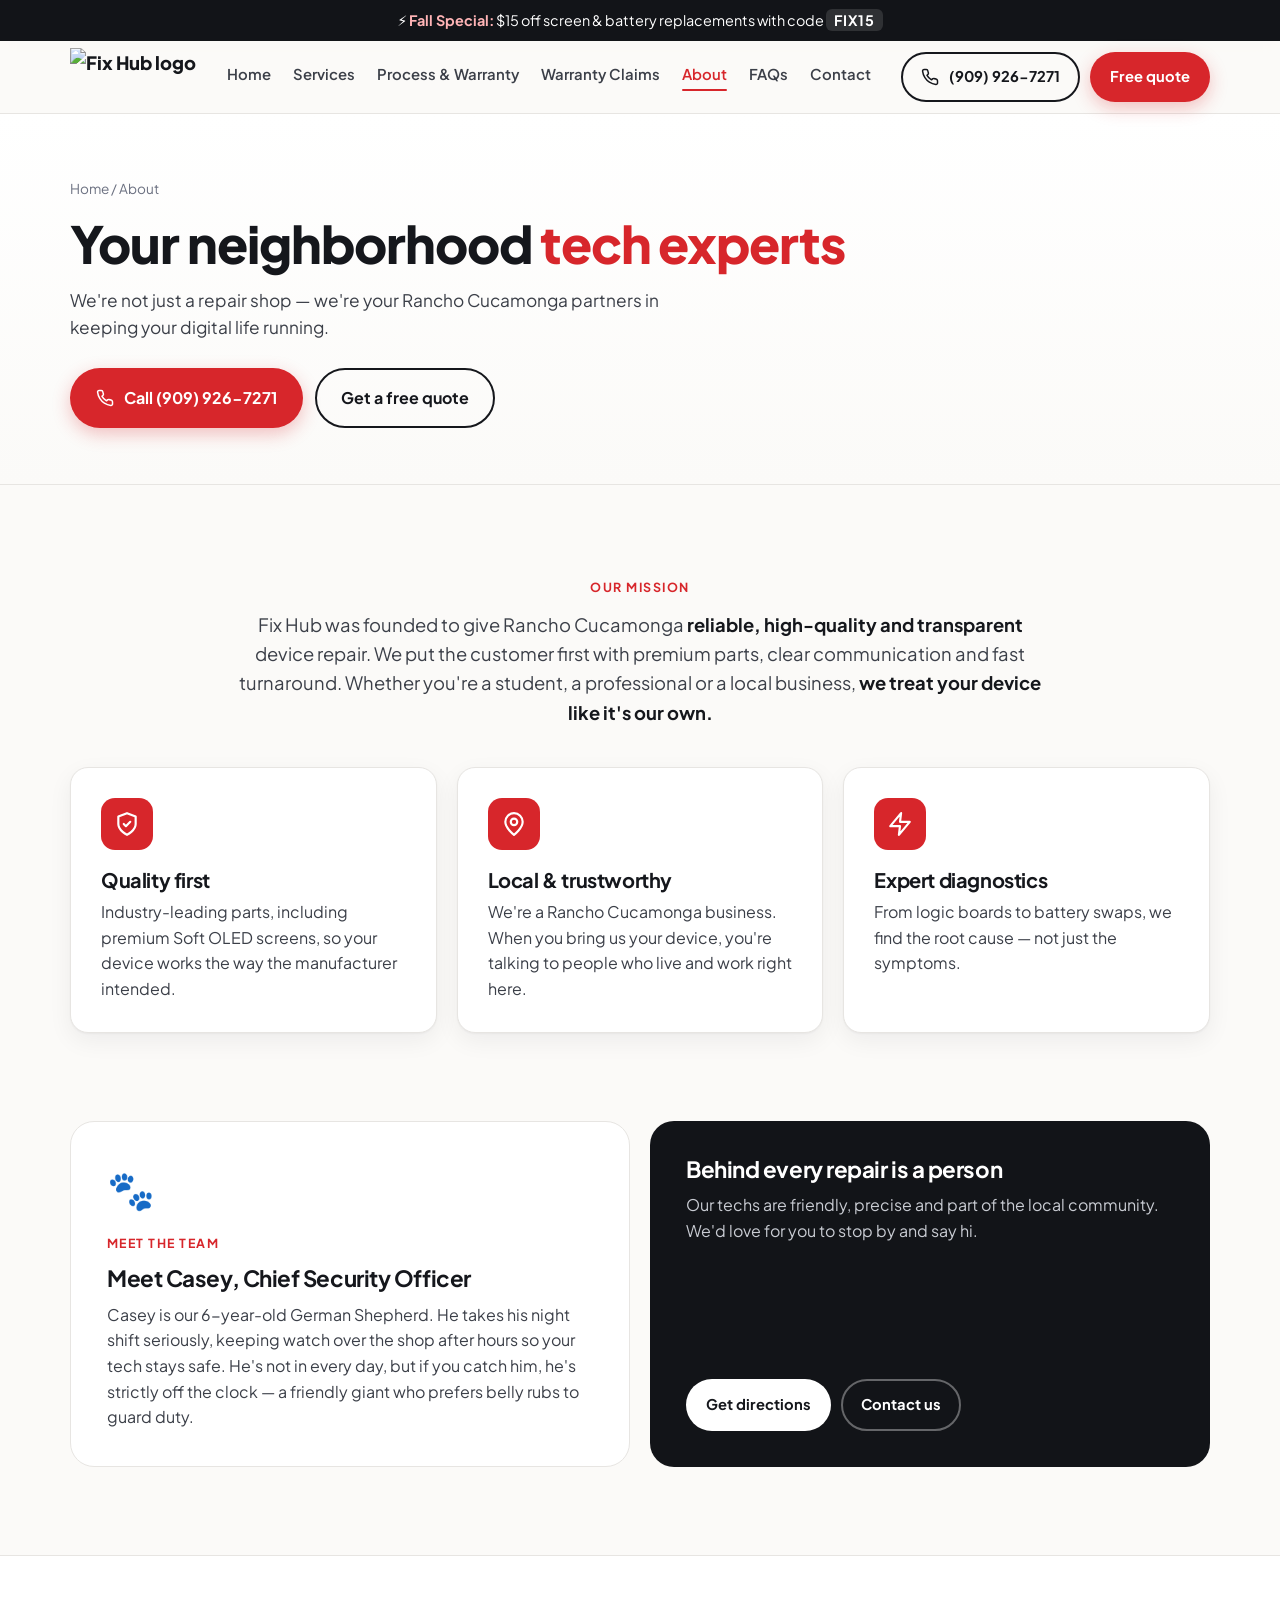
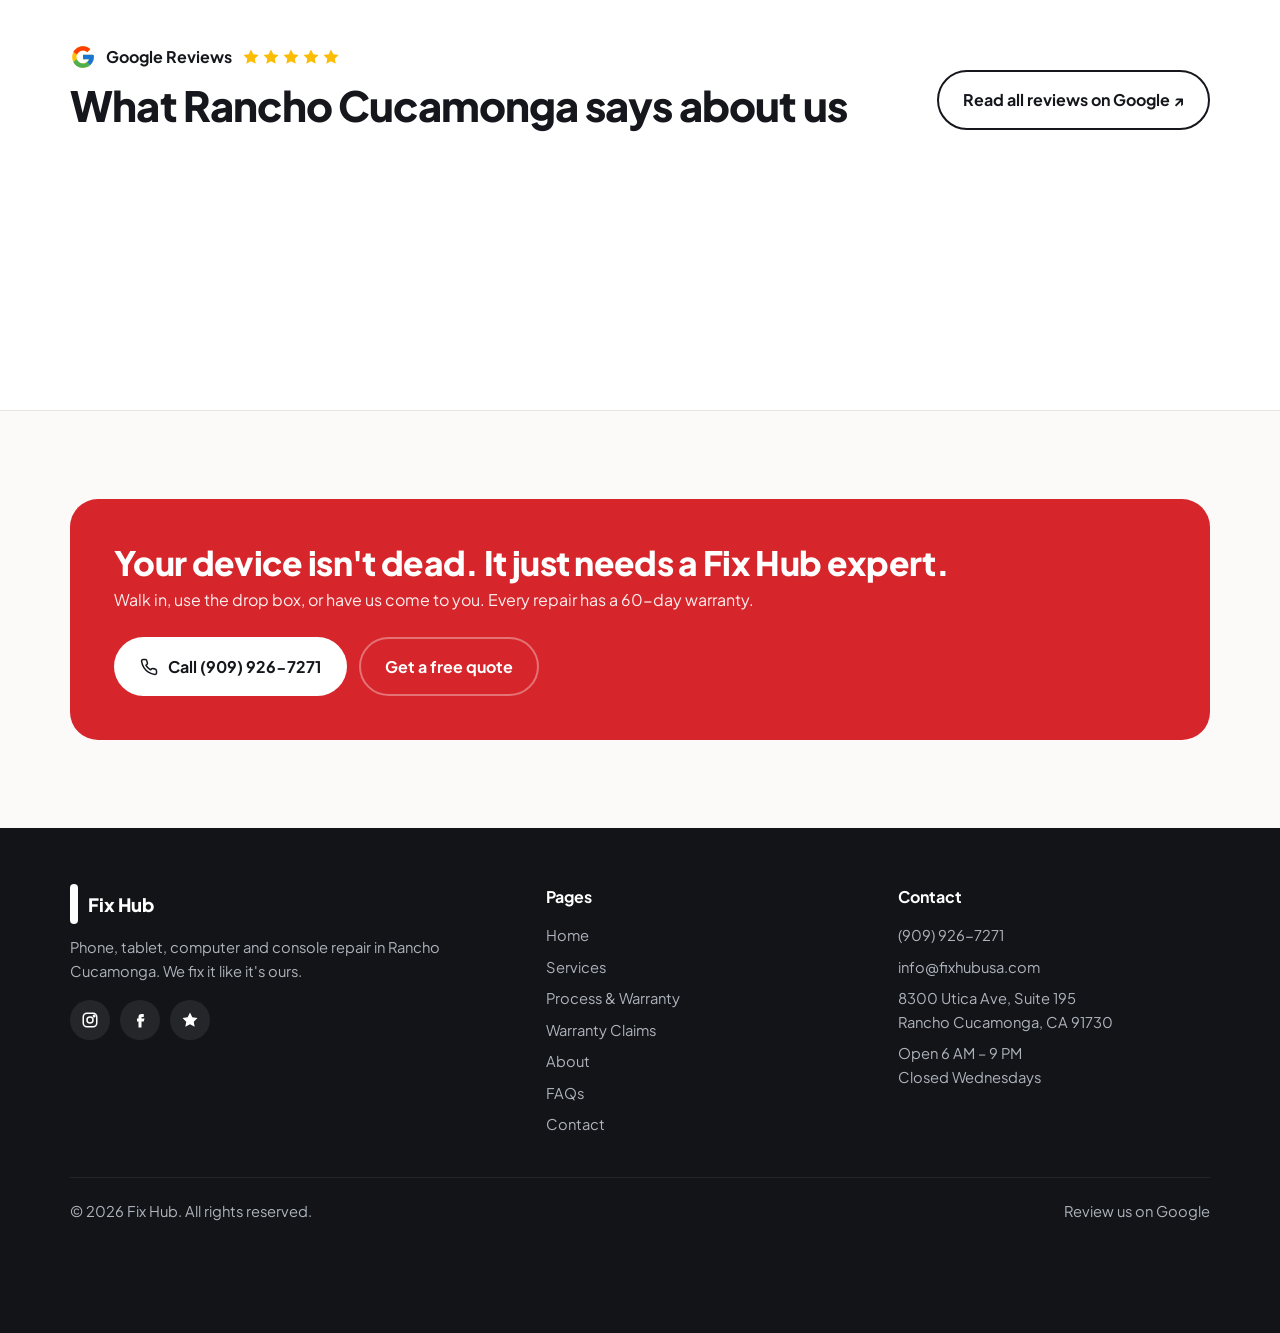
==== commit c4ed55c7: "Add files via upload" ====
--- a/about.html
+++ b/about.html
@@ -2,11 +2,10 @@
 <html lang="en">
 <head>
 <meta charset="utf-8">
-<meta name="robots" content="noindex,nofollow">
 <meta name="viewport" content="width=device-width, initial-scale=1">
-<title>Preview · About Fix Hub | Rancho Cucamonga Device Repair</title>
+<title>About Fix Hub | Rancho Cucamonga Device Repair</title>
 <meta name="description" content="Meet Fix Hub, Rancho Cucamonga's local phone, tablet and computer repair shop.">
-<link rel="icon" href="img/logo.png">
+<link rel="icon" href="https://images.squarespace-cdn.com/content/v1/671438552d7259726e3c7082/23dea1fb-4b7a-4e2f-8e75-04b065ca597a/unnamed-Picsart-BackgroundRemover.png?format=100w">
 <link rel="preconnect" href="https://fonts.googleapis.com">
 <link rel="preconnect" href="https://fonts.gstatic.com" crossorigin>
 <link href="https://fonts.googleapis.com/css2?family=Plus+Jakarta+Sans:wght@400;500;600;700;800&display=swap" rel="stylesheet">
@@ -38,7 +37,7 @@
 
 <header>
   <div class="wrap nav">
-    <a href="index.html" class="logo" aria-label="Fix Hub home"><img src="img/logo.png" alt="Fix Hub logo"></a>
+    <a href="index.html" class="logo" aria-label="Fix Hub home"><img src="https://images.squarespace-cdn.com/content/v1/671438552d7259726e3c7082/23dea1fb-4b7a-4e2f-8e75-04b065ca597a/unnamed-Picsart-BackgroundRemover.png?format=300w" alt="Fix Hub logo"></a>
     <nav class="nav-links" id="navLinks">
       <a href="index.html">Home</a>
       <a href="services.html">Services</a>
@@ -96,11 +95,13 @@
       </div>
       <a class="btn btn-ghost" href="https://www.google.com/maps/place/Fix+Hub+-+Phone,+Tablet+%26+Computer+Repair/@34.1025496,-117.574492,17z/data=!4m6!3m5!1s0x80c33563ac42d915:0xd93e546451506d1b!8m2!3d34.1025496!4d-117.5719171" target="_blank" rel="noopener">Read all reviews on Google ↗</a>
     </div>
-    <div class="pv-reviews">
-      <div class="pv-score"><span class="pv-big">5.0</span><span class="stars"><svg><use href="#i-star"/></svg><svg><use href="#i-star"/></svg><svg><use href="#i-star"/></svg><svg><use href="#i-star"/></svg><svg><use href="#i-star"/></svg></span><span>255 Google reviews</span></div>
-      <p><b>Live Google reviews appear here on the real site.</b> They update on their own as new reviews come in. Sharing previews can't load outside widgets, so this proof shows a placeholder.</p>
-      <a class="btn btn-red" href="https://www.google.com/maps/place/Fix+Hub+-+Phone,+Tablet+%26+Computer+Repair/@34.1025496,-117.574492,17z/data=!4m6!3m5!1s0x80c33563ac42d915:0xd93e546451506d1b!8m2!3d34.1025496!4d-117.5719171" target="_blank" rel="noopener">Read the reviews on Google ↗</a>
+    <div class="g-widget elfsight-app-b2c794b1-34ca-4ac9-b06f-f93b7fba8f2c" data-elfsight-app-lazy></div>
+    <div class="g-fallback">
+      <div class="g-score"><span class="g-big">5.0</span><span class="stars"><svg><use href="#i-star"/></svg><svg><use href="#i-star"/></svg><svg><use href="#i-star"/></svg><svg><use href="#i-star"/></svg><svg><use href="#i-star"/></svg></span><span>255 reviews on Google</span></div>
+      <p>Rancho Cucamonga customers rate us 5 stars for fast, friendly repairs. Read what they say on our Google page.</p>
+      <a class="btn btn-red" href="https://www.google.com/maps/place/Fix+Hub+-+Phone,+Tablet+%26+Computer+Repair/@34.1025496,-117.574492,17z/data=!4m6!3m5!1s0x80c33563ac42d915:0xd93e546451506d1b!8m2!3d34.1025496!4d-117.5719171" target="_blank" rel="noopener">Read our Google reviews ↗</a>
     </div>
+  </div>
 </section>
 <section><div class="wrap"><div class="cta-strip reveal">
   <div><h2>Your device isn't dead. It just needs a Fix Hub expert.</h2><p>Walk in, use the drop box, or have us come to you. Every repair has a 60-day warranty.</p></div>
@@ -112,7 +113,7 @@
   <div class="wrap">
     <div class="foot">
       <div>
-        <div class="logo"><img src="img/logo.png" alt="" style="height:40px">Fix Hub</div>
+        <div class="logo"><img src="https://images.squarespace-cdn.com/content/v1/671438552d7259726e3c7082/23dea1fb-4b7a-4e2f-8e75-04b065ca597a/unnamed-Picsart-BackgroundRemover.png?format=300w" alt="" style="height:40px">Fix Hub</div>
         <p>Phone, tablet, computer and console repair in Rancho Cucamonga. We fix it like it's ours.</p>
         <div class="social">
           <a href="https://www.instagram.com/fixhubusa/" target="_blank" rel="noopener" aria-label="Instagram"><svg><use href="#i-ig"/></svg></a>
@@ -139,9 +140,7 @@
   <a href="https://www.google.com/maps/dir/?api=1&destination=Fix+Hub+8300+Utica+Ave+Suite+195+Rancho+Cucamonga+CA+91730" target="_blank" rel="noopener"><svg><use href="#i-pin"/></svg>Directions</a>
 </nav>
 
+<script src="https://elfsightcdn.com/platform.js" async></script>
 <script src="site.js"></script>
-
-<div class="pv-mark" aria-hidden="true"></div>
-<div class="pv-banner">Preview copy · © 2026 Mansour Digital · Design proof for client review only. Not licensed for production use.</div>
 </body>
 </html>
--- a/styles.css
+++ b/styles.css
@@ -332,18 +332,11 @@
 }
 @media (max-width:560px){.steps.four{grid-template-columns:1fr}.cta-strip .btns .btn{flex:1 1 100%}}
 
-/* ===== Preview-only ===== */
-header{top:env(safe-area-inset-top,0px)}
-.pv-mark{position:fixed;inset:0;z-index:9998;pointer-events:none;
-  background-image:url("data:image/svg+xml,%3Csvg xmlns='http://www.w3.org/2000/svg' width='420' height='260'%3E%3Ctext x='50%25' y='50%25' text-anchor='middle' dominant-baseline='middle' transform='rotate(-28 210 130)' font-family='Arial,Helvetica,sans-serif' font-size='22' font-weight='700' letter-spacing='3' fill='%23d7262b' fill-opacity='0.10'%3EPREVIEW · MANSOUR DIGITAL%3C/text%3E%3C/svg%3E");}
-.pv-banner{position:fixed;left:0;right:0;bottom:0;z-index:9999;background:#15171c;color:#fff;text-align:center;font-size:.8rem;font-weight:600;
-  padding:9px max(16px,env(safe-area-inset-right,0px)) calc(9px + env(safe-area-inset-bottom,0px)) max(16px,env(safe-area-inset-left,0px))}
-footer{padding-bottom:150px}
-@media (max-width:860px){.mbar{bottom:38px}.pv-banner{font-size:.72rem}}
-.pv-reviews{display:grid;gap:14px;justify-items:start;background:var(--bg);border:1px dashed #d9d5d0;border-radius:var(--radius);padding:32px}
-.pv-reviews p{color:var(--ink-2);max-width:620px}
-.pv-score{display:flex;align-items:center;gap:12px;flex-wrap:wrap;font-weight:700}
-.pv-big{font-size:2.4rem;font-weight:800;line-height:1}
-.pv-map{display:grid;place-items:center;text-align:center;padding:32px;background:#eef0f2}
-.pv-map svg{color:var(--red);margin:0 auto 10px}
-.pv-map p{color:var(--ink-2);margin-bottom:16px}
+/* reviews backup panel (shown when the Google widget can't load) */
+.g-fallback{text-align:left;background:var(--bg);border:1px solid var(--line);padding:32px}
+.g-fallback.show{display:grid;gap:14px;justify-items:start}
+.g-fallback p{max-width:620px}
+.g-fallback .btn{margin-top:4px}
+.g-score{display:flex;align-items:center;gap:12px;flex-wrap:wrap;font-weight:700;color:var(--ink)}
+.g-big{font-size:2.4rem;font-weight:800;line-height:1}
+.g-widget[hidden]{display:none}
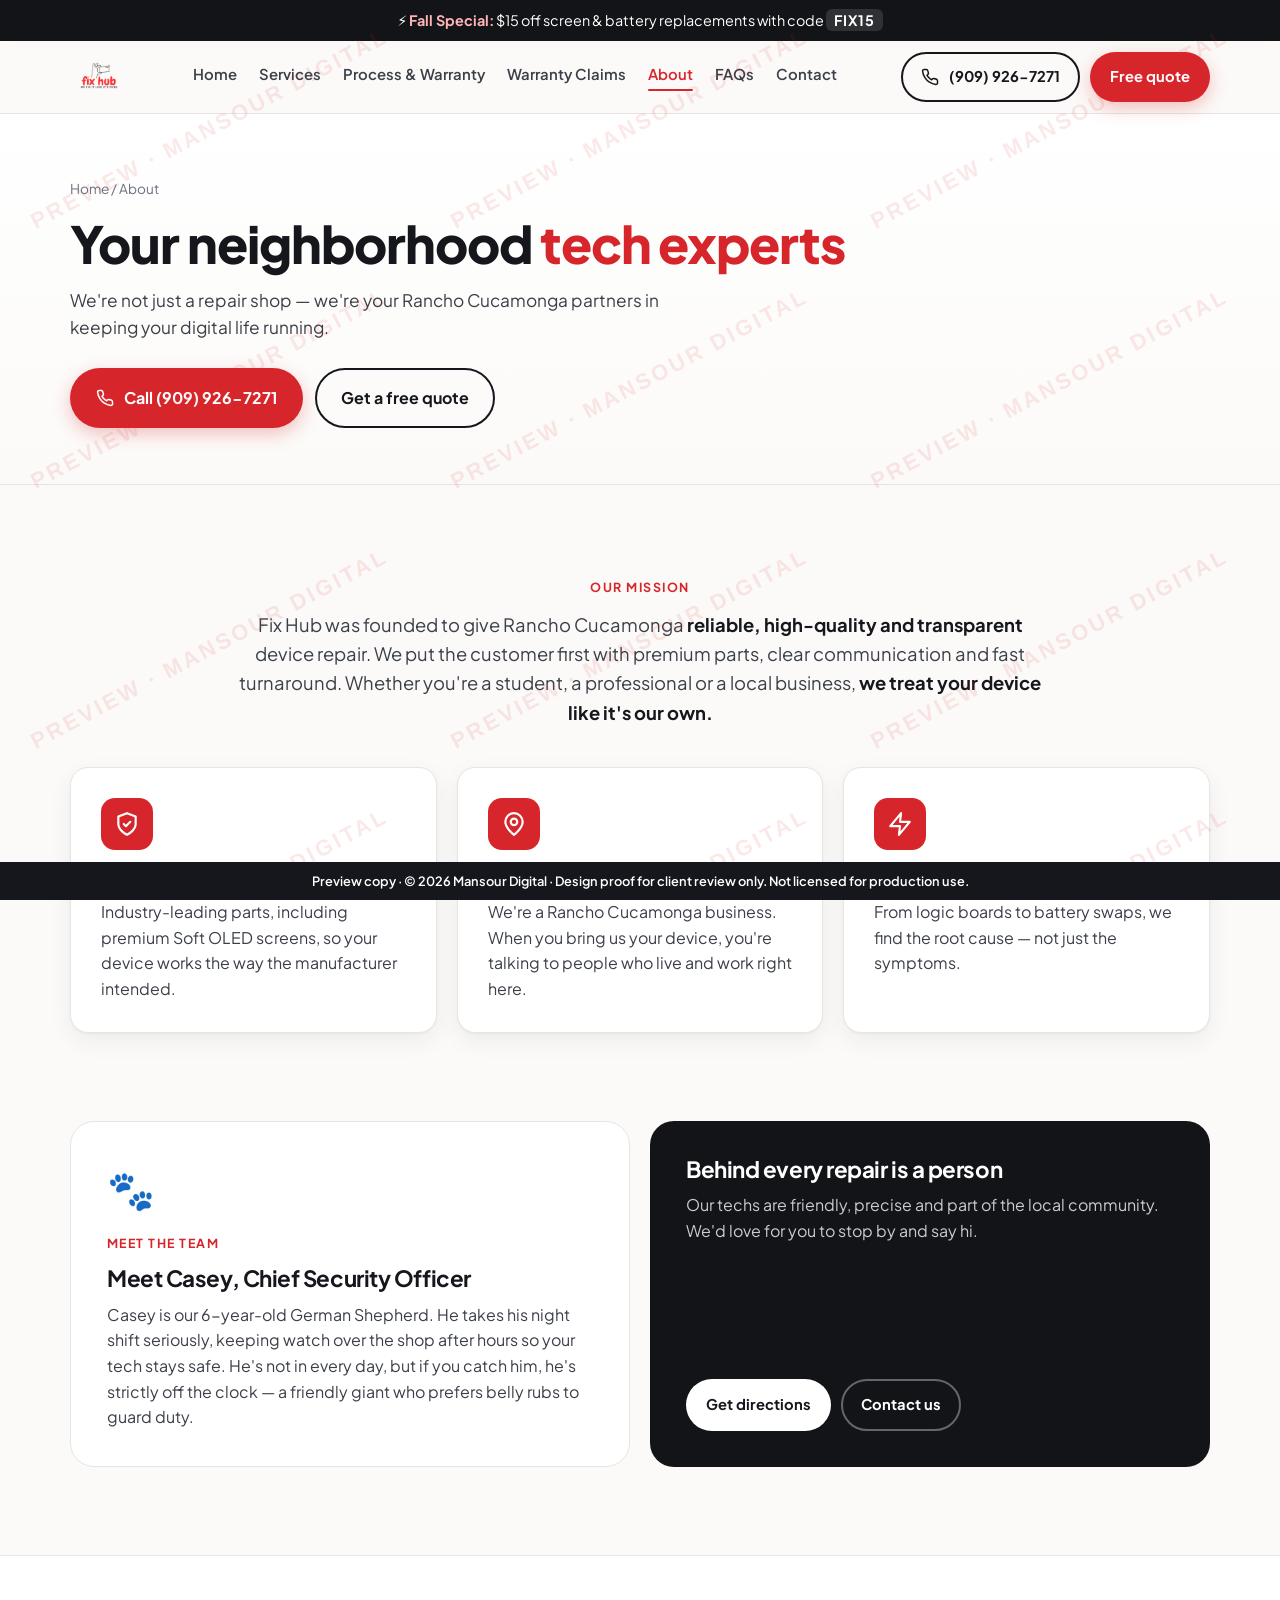
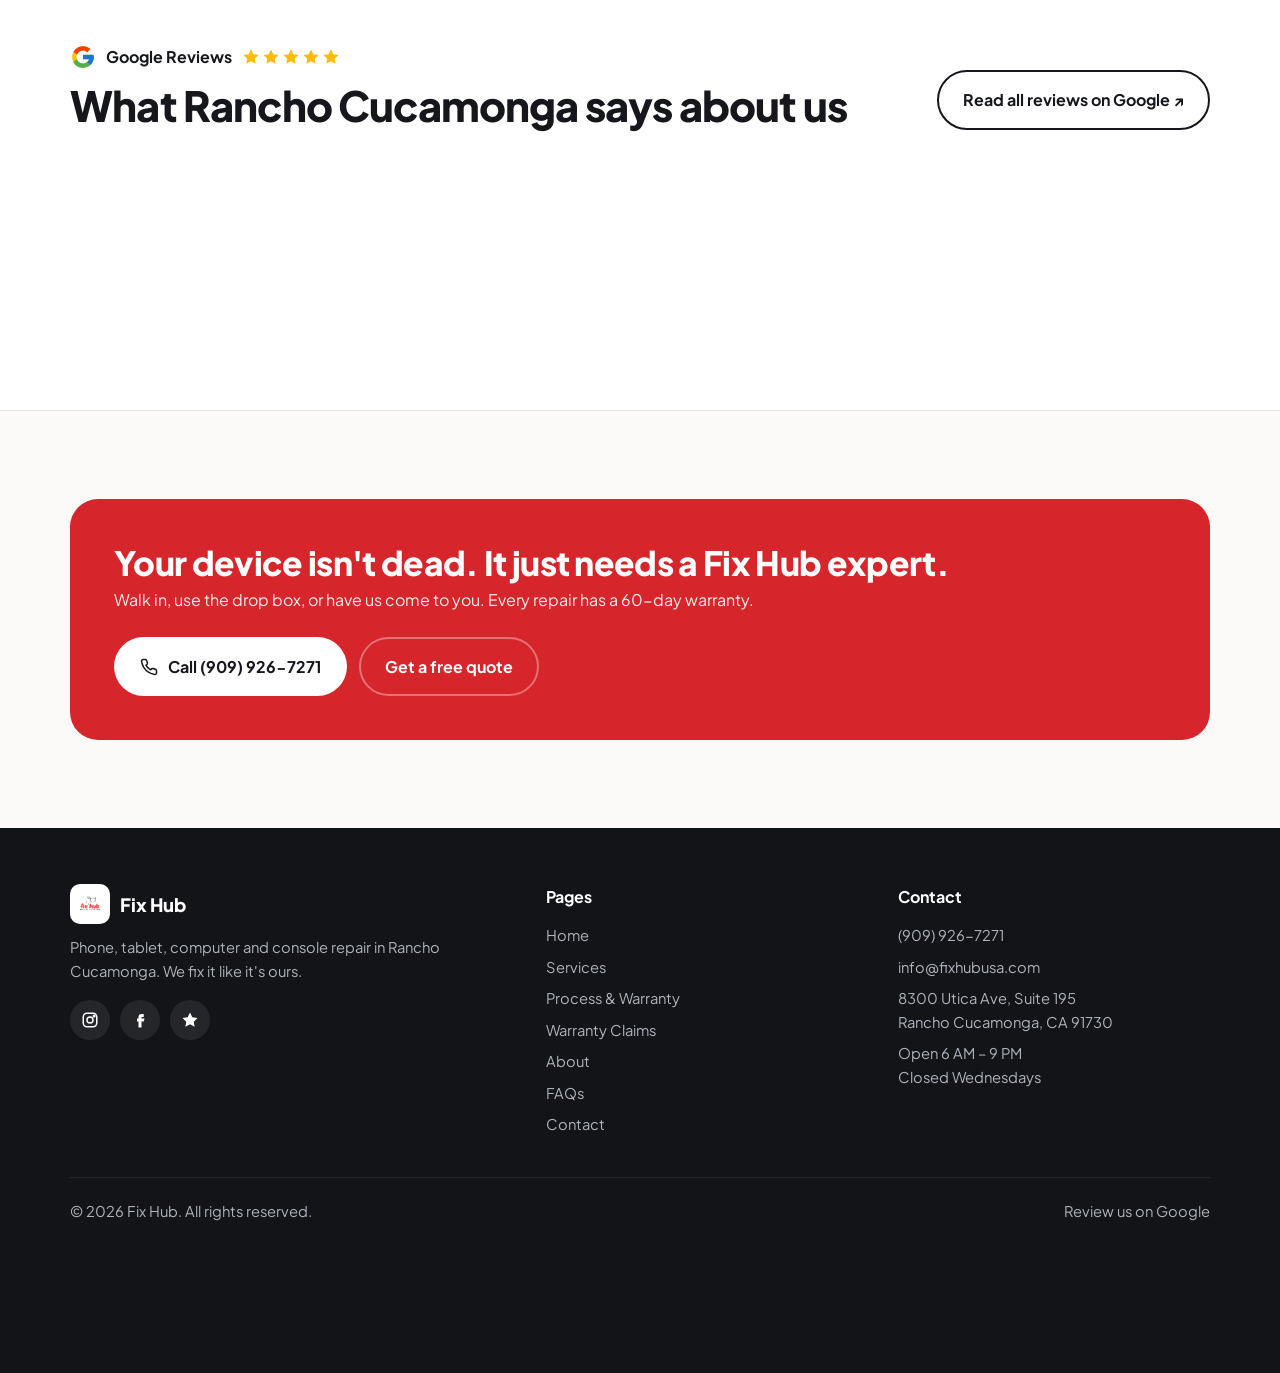
==== commit 09896290: "Add files via upload" ====
--- a/about.html
+++ b/about.html
@@ -2,10 +2,11 @@
 <html lang="en">
 <head>
 <meta charset="utf-8">
+<meta name="robots" content="noindex,nofollow">
 <meta name="viewport" content="width=device-width, initial-scale=1">
-<title>About Fix Hub | Rancho Cucamonga Device Repair</title>
+<title>Preview · About Fix Hub | Rancho Cucamonga Device Repair</title>
 <meta name="description" content="Meet Fix Hub, Rancho Cucamonga's local phone, tablet and computer repair shop.">
-<link rel="icon" href="https://images.squarespace-cdn.com/content/v1/671438552d7259726e3c7082/23dea1fb-4b7a-4e2f-8e75-04b065ca597a/unnamed-Picsart-BackgroundRemover.png?format=100w">
+<link rel="icon" href="logo.png">
 <link rel="preconnect" href="https://fonts.googleapis.com">
 <link rel="preconnect" href="https://fonts.gstatic.com" crossorigin>
 <link href="https://fonts.googleapis.com/css2?family=Plus+Jakarta+Sans:wght@400;500;600;700;800&display=swap" rel="stylesheet">
@@ -37,7 +38,7 @@
 
 <header>
   <div class="wrap nav">
-    <a href="index.html" class="logo" aria-label="Fix Hub home"><img src="https://images.squarespace-cdn.com/content/v1/671438552d7259726e3c7082/23dea1fb-4b7a-4e2f-8e75-04b065ca597a/unnamed-Picsart-BackgroundRemover.png?format=300w" alt="Fix Hub logo"></a>
+    <a href="index.html" class="logo" aria-label="Fix Hub home"><img src="logo.png" alt="Fix Hub logo"></a>
     <nav class="nav-links" id="navLinks">
       <a href="index.html">Home</a>
       <a href="services.html">Services</a>
@@ -113,7 +114,7 @@
   <div class="wrap">
     <div class="foot">
       <div>
-        <div class="logo"><img src="https://images.squarespace-cdn.com/content/v1/671438552d7259726e3c7082/23dea1fb-4b7a-4e2f-8e75-04b065ca597a/unnamed-Picsart-BackgroundRemover.png?format=300w" alt="" style="height:40px">Fix Hub</div>
+        <div class="logo"><img src="logo.png" alt="" style="height:40px">Fix Hub</div>
         <p>Phone, tablet, computer and console repair in Rancho Cucamonga. We fix it like it's ours.</p>
         <div class="social">
           <a href="https://www.instagram.com/fixhubusa/" target="_blank" rel="noopener" aria-label="Instagram"><svg><use href="#i-ig"/></svg></a>
@@ -142,5 +143,8 @@
 
 <script src="https://elfsightcdn.com/platform.js" async></script>
 <script src="site.js"></script>
+
+<div class="pv-mark" aria-hidden="true"></div>
+<div class="pv-banner">Preview copy · © 2026 Mansour Digital · Design proof for client review only. Not licensed for production use.</div>
 </body>
 </html>
--- a/styles.css
+++ b/styles.css
@@ -340,3 +340,19 @@
 .g-score{display:flex;align-items:center;gap:12px;flex-wrap:wrap;font-weight:700;color:var(--ink)}
 .g-big{font-size:2.4rem;font-weight:800;line-height:1}
 .g-widget[hidden]{display:none}
+
+/* ===== Preview-only ===== */
+header{top:env(safe-area-inset-top,0px)}
+.pv-mark{position:fixed;inset:0;z-index:9998;pointer-events:none;
+  background-image:url("data:image/svg+xml,%3Csvg xmlns='http://www.w3.org/2000/svg' width='420' height='260'%3E%3Ctext x='50%25' y='50%25' text-anchor='middle' dominant-baseline='middle' transform='rotate(-28 210 130)' font-family='Arial,Helvetica,sans-serif' font-size='22' font-weight='700' letter-spacing='3' fill='%23d7262b' fill-opacity='0.10'%3EPREVIEW · MANSOUR DIGITAL%3C/text%3E%3C/svg%3E");}
+.pv-banner{position:fixed;left:0;right:0;bottom:0;z-index:9999;background:#15171c;color:#fff;text-align:center;font-size:.8rem;font-weight:600;
+  padding:9px max(16px,env(safe-area-inset-right,0px)) calc(9px + env(safe-area-inset-bottom,0px)) max(16px,env(safe-area-inset-left,0px))}
+footer{padding-bottom:150px}
+@media (max-width:860px){.mbar{bottom:38px}.pv-banner{font-size:.72rem}}
+.pv-reviews{display:grid;gap:14px;justify-items:start;background:var(--bg);border:1px dashed #d9d5d0;border-radius:var(--radius);padding:32px}
+.pv-reviews p{color:var(--ink-2);max-width:620px}
+.pv-score{display:flex;align-items:center;gap:12px;flex-wrap:wrap;font-weight:700}
+.pv-big{font-size:2.4rem;font-weight:800;line-height:1}
+.pv-map{display:grid;place-items:center;text-align:center;padding:32px;background:#eef0f2}
+.pv-map svg{color:var(--red);margin:0 auto 10px}
+.pv-map p{color:var(--ink-2);margin-bottom:16px}
